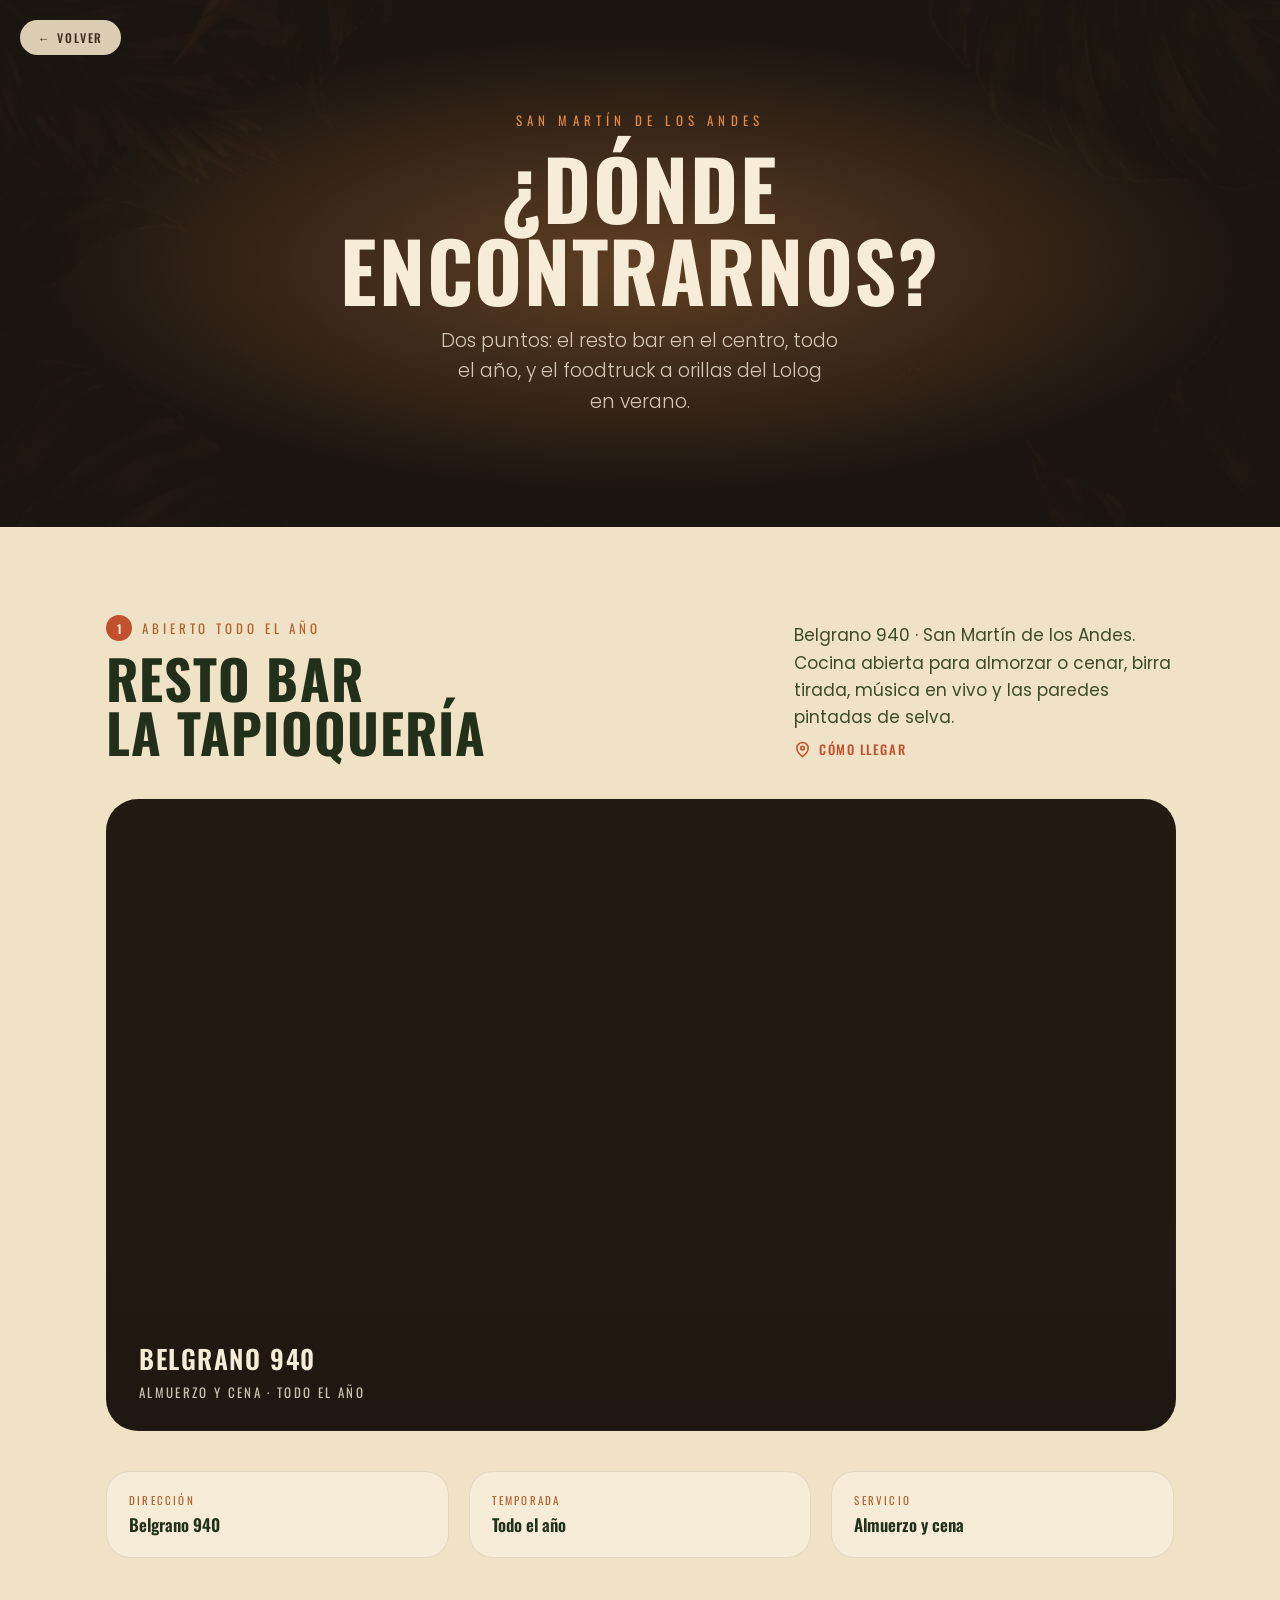
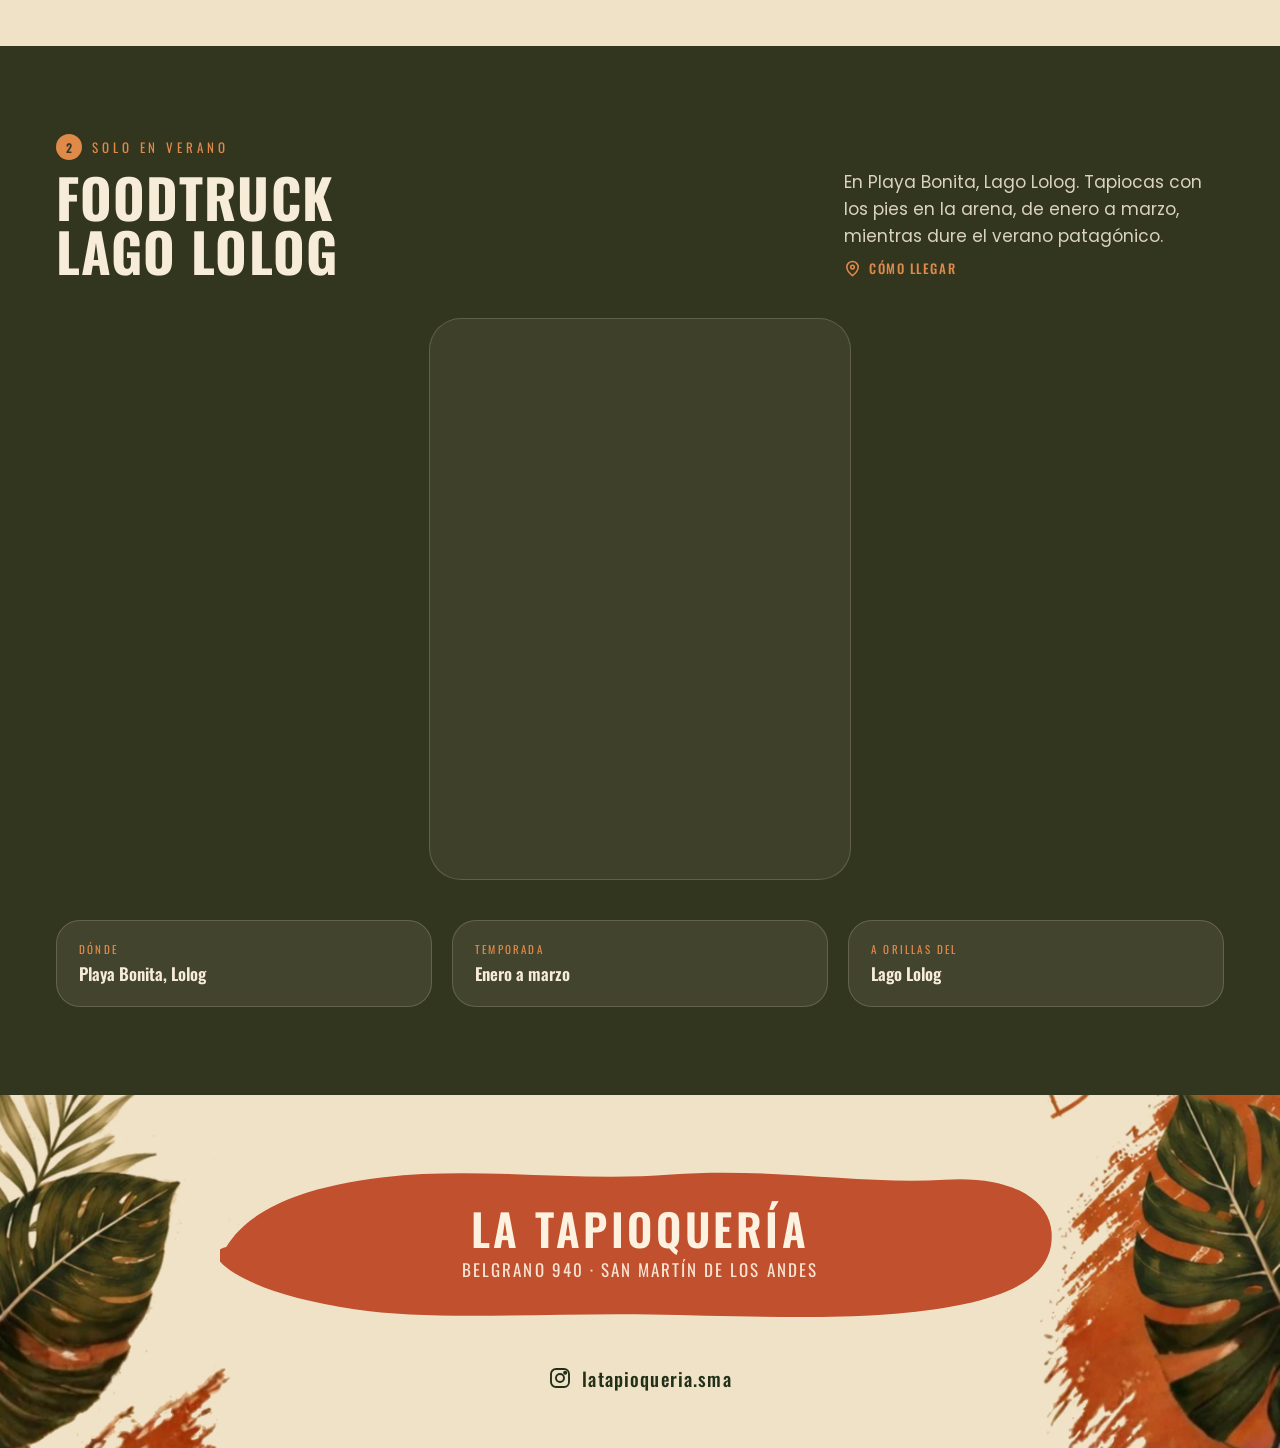
==== donde-encontrarnos.dc.html @ 9c4e2499 "Commit inicial: optimización de imágenes, limpieza de nombres y SEO base - Comprime todas las imágen" ====
<!DOCTYPE html>
<html lang="es">
<head>
<meta charset="utf-8">
<meta name="viewport" content="width=device-width, initial-scale=1">
<script src="./support.js"></script>
</head>
<body>
<x-dc>
<helmet>
<title>Dónde encontrarnos — La Tapioquería | San Martín de los Andes</title>
<meta name="description" content="Resto Bar en Belgrano 940, abierto todo el año, y FoodTruck en Playa Bonita, Lago Lolog, de enero a marzo. Horarios y cómo llegar a La Tapioquería.">
<meta property="og:type" content="website">
<meta property="og:title" content="Dónde encontrarnos — La Tapioquería">
<meta property="og:description" content="Resto Bar en Belgrano 940 todo el año, y FoodTruck en el Lago Lolog en verano.">
<meta property="og:image" content="uploads/resto_bar%20(1).jpg">
<meta name="twitter:card" content="summary_large_image">
<link rel="stylesheet" href="_ds/organic-af514621-106e-4ebf-b7a1-58be1ce19f00/styles.css">
<script src="_ds/organic-af514621-106e-4ebf-b7a1-58be1ce19f00/_ds_bundle.js"></script>
<script src="./image-slot.js"></script>
<link rel="preconnect" href="https://fonts.googleapis.com">
<link rel="preconnect" href="https://fonts.gstatic.com" crossorigin>
<link href="https://fonts.googleapis.com/css2?family=Oswald:wght@400;500;600;700&family=Poppins:ital,wght@0,300;0,400;0,500;0,600;1,400&display=swap" rel="stylesheet">
<style>
html,body{margin:0;padding:0;background:#f0e2c6}
a{color:#c1502e;text-decoration:none}
a:hover{color:#8c491a}
@keyframes fadeUp{from{opacity:0;transform:translateY(20px)}to{opacity:1;transform:translateY(0)}}
@keyframes crossfade9{0%{opacity:0;transform:scale(1.06)}2.2%{opacity:1}11.1%{opacity:1}13.3%{opacity:0}100%{opacity:0;transform:scale(1.01)}}
@keyframes crossfade4{0%{opacity:0;transform:scale(1.05)}3%{opacity:1}25%{opacity:1}28%{opacity:0}100%{opacity:0;transform:scale(1.01)}}
@media (prefers-reduced-motion:reduce){*{animation-duration:.01ms !important;animation-iteration-count:1 !important}}
</style>
</helmet>

<div style="width:100%;background:#f0e2c6;font-family:'Poppins',sans-serif;color:#22301a">

  <header data-screen-label="Hero — dónde encontrarnos" style="position:relative;width:100%;min-height:min(60svh,520px);overflow:hidden;background:#1d1610;display:flex;align-items:center;justify-content:center;padding:clamp(70px,10vw,110px) clamp(20px,6vw,80px);box-sizing:border-box">
    <div style="position:absolute;inset:-4%;background:url('uploads/fondo_principal_tapio_h.webp') center center / cover no-repeat;opacity:.9"></div>
    <div style="position:absolute;inset:0;background:radial-gradient(ellipse 60% 55% at 50% 50%, rgba(120,78,44,.72) 0%, rgba(29,22,16,.92) 78%)"></div>
    <a href="inicio.dc.html" style="position:absolute;top:20px;left:20px;z-index:3;display:inline-flex;align-items:center;gap:8px;padding:9px 18px;border-radius:999px;background:rgba(240,226,198,.9);color:#3d2b1d;font-family:'Oswald',sans-serif;font-weight:500;font-size:12px;letter-spacing:.16em;text-transform:uppercase;transition:background .2s ease" style-hover="background:#fff7e8">← Volver</a>

    <div style="position:relative;z-index:2;display:flex;flex-direction:column;align-items:center;gap:16px;text-align:center;animation:fadeUp .9s ease-out both">
      <span style="font-family:'Oswald',sans-serif;font-size:clamp(11px,1.5vw,13px);letter-spacing:.4em;text-transform:uppercase;color:#e08a4a">San Martín de los Andes</span>
      <h1 style="margin:0;font-family:'Oswald',sans-serif;font-weight:700;text-transform:uppercase;letter-spacing:.02em;line-height:1;font-size:clamp(36px,7.6vw,82px);color:#f7ecd8">¿Dónde<br>encontrarnos?</h1>
      <p style="margin:0;max-width:40ch;font-weight:300;font-size:clamp(14px,1.9vw,19px);line-height:1.6;color:rgba(247,236,216,.82);text-wrap:pretty">Dos puntos: el resto bar en el centro, todo el año, y el foodtruck a orillas del Lolog en verano.</p>
    </div>
  </header>

  <section data-screen-label="Resto Bar" style="position:relative;max-width:1180px;margin:0 auto;padding:clamp(46px,7vw,88px) clamp(20px,5vw,56px);box-sizing:border-box;display:flex;flex-direction:column;gap:clamp(24px,3.4vw,40px)">
    <div style="display:flex;flex-wrap:wrap;align-items:flex-end;justify-content:space-between;gap:18px">
      <div style="display:flex;flex-direction:column;gap:10px">
        <span style="display:inline-flex;align-items:center;gap:10px;font-family:'Oswald',sans-serif;font-size:clamp(11px,1.4vw,13px);letter-spacing:.3em;text-transform:uppercase;color:#b2622d">
          <span style="display:flex;align-items:center;justify-content:center;width:26px;height:26px;border-radius:999px;background:#c1502e;color:#fdf1e0;font-weight:600;font-size:12px;letter-spacing:0">1</span>Abierto todo el año</span>
        <h2 style="margin:0;font-family:'Oswald',sans-serif;font-weight:700;text-transform:uppercase;letter-spacing:.02em;line-height:1;font-size:clamp(28px,5vw,54px);color:#22301a">Resto Bar<br>La Tapioquería</h2>
      </div>
      <div style="display:flex;flex-direction:column;gap:8px;max-width:38ch">
        <p style="margin:0;font-size:clamp(14px,1.7vw,17px);line-height:1.6;color:#3f4a2c;text-wrap:pretty">Belgrano 940 · San Martín de los Andes. Cocina abierta para almorzar o cenar, birra tirada, música en vivo y las paredes pintadas de selva.</p>
        <a href="https://maps.google.com/?q=Belgrano+940+San+Martin+de+los+Andes" target="_blank" rel="noopener" style="display:inline-flex;align-items:center;gap:8px;font-family:'Oswald',sans-serif;font-weight:500;letter-spacing:.12em;text-transform:uppercase;font-size:13px;color:#c1502e">
          <svg width="17" height="17" viewBox="0 0 24 24" fill="none" stroke="#c1502e" stroke-width="2.2" stroke-linecap="round" stroke-linejoin="round" aria-hidden="true"><path d="M20 10c0 6-8 12-8 12s-8-6-8-12a8 8 0 0116 0z"></path><circle cx="12" cy="10" r="2.6"></circle></svg>Cómo llegar</a>
      </div>
    </div>

    <div style="position:relative;width:100%;aspect-ratio:3/2;max-height:70svh;border-radius:32px;overflow:hidden;background:#241a12;border:1px solid rgba(34,48,26,.12)">
      <img src="uploads/resto_bar%20(1).jpg" alt="Resto Bar La Tapioquería" style="position:absolute;inset:0;width:100%;height:100%;object-fit:cover;opacity:0;animation:crossfade9 36s ease-in-out 0s infinite"></img>
      <img src="uploads/resto_bar%20(2).jpg" alt="Música en vivo en el resto bar" style="position:absolute;inset:0;width:100%;height:100%;object-fit:cover;opacity:0;animation:crossfade9 36s ease-in-out 4s infinite"></img>
      <img src="uploads/resto_bar%20(3).jpg" alt="Fachada del resto bar de noche" style="position:absolute;inset:0;width:100%;height:100%;object-fit:cover;opacity:0;animation:crossfade9 36s ease-in-out 8s infinite"></img>
      <img src="uploads/resto_bar%20(4).jpg" alt="Entrada de La Tapioquería" style="position:absolute;inset:0;width:100%;height:100%;object-fit:cover;opacity:0;animation:crossfade9 36s ease-in-out 12s infinite"></img>
      <img src="uploads/resto_bar%20(5).jpg" alt="Salón y barra" style="position:absolute;inset:0;width:100%;height:100%;object-fit:cover;opacity:0;animation:crossfade9 36s ease-in-out 16s infinite"></img>
      <img src="uploads/resto_bar%20(6).jpg" alt="Mesas llenas en el salón" style="position:absolute;inset:0;width:100%;height:100%;object-fit:cover;opacity:0;animation:crossfade9 36s ease-in-out 20s infinite"></img>
      <img src="uploads/resto_bar%20(7).jpg" alt="Mesa larga con amigos" style="position:absolute;inset:0;width:100%;height:100%;object-fit:cover;opacity:0;animation:crossfade9 36s ease-in-out 24s infinite"></img>
      <img src="uploads/resto_bar%20(8).jpg" alt="Noche de música en vivo" style="position:absolute;inset:0;width:100%;height:100%;object-fit:cover;opacity:0;animation:crossfade9 36s ease-in-out 28s infinite"></img>
      <img src="uploads/resto_bar%20(9).jpg" alt="Ambiente del salón" style="position:absolute;inset:0;width:100%;height:100%;object-fit:cover;opacity:0;animation:crossfade9 36s ease-in-out 32s infinite"></img>
      <div style="position:absolute;left:0;right:0;bottom:0;height:38%;background:linear-gradient(to top, rgba(29,22,16,.72), transparent);pointer-events:none"></div>
      <div style="position:absolute;left:clamp(18px,3vw,32px);bottom:clamp(18px,3vw,28px);display:flex;flex-direction:column;gap:4px;pointer-events:none">
        <span style="font-family:'Oswald',sans-serif;font-weight:600;text-transform:uppercase;letter-spacing:.06em;font-size:clamp(16px,2.4vw,26px);color:#f7ecd8">Belgrano 940</span>
        <span style="font-family:'Oswald',sans-serif;font-weight:400;letter-spacing:.18em;text-transform:uppercase;font-size:clamp(10px,1.3vw,13px);color:rgba(247,236,216,.8)">Almuerzo y cena · todo el año</span>
      </div>
    </div>

    <div style="display:grid;grid-template-columns:repeat(auto-fit,minmax(190px,1fr));gap:clamp(12px,2vw,20px)">
      <div style="display:flex;flex-direction:column;gap:4px;padding:20px 22px;border-radius:24px;background:#f7ecd8;border:1px solid rgba(34,48,26,.10)">
        <span style="font-family:'Oswald',sans-serif;font-size:11px;letter-spacing:.2em;text-transform:uppercase;color:#b2622d">Dirección</span>
        <span style="font-family:'Oswald',sans-serif;font-weight:600;font-size:17px;color:#22301a">Belgrano 940</span>
      </div>
      <div style="display:flex;flex-direction:column;gap:4px;padding:20px 22px;border-radius:24px;background:#f7ecd8;border:1px solid rgba(34,48,26,.10)">
        <span style="font-family:'Oswald',sans-serif;font-size:11px;letter-spacing:.2em;text-transform:uppercase;color:#b2622d">Temporada</span>
        <span style="font-family:'Oswald',sans-serif;font-weight:600;font-size:17px;color:#22301a">Todo el año</span>
      </div>
      <div style="display:flex;flex-direction:column;gap:4px;padding:20px 22px;border-radius:24px;background:#f7ecd8;border:1px solid rgba(34,48,26,.10)">
        <span style="font-family:'Oswald',sans-serif;font-size:11px;letter-spacing:.2em;text-transform:uppercase;color:#b2622d">Servicio</span>
        <span style="font-family:'Oswald',sans-serif;font-weight:600;font-size:17px;color:#22301a">Almuerzo y cena</span>
      </div>
    </div>
  </section>

  <section data-screen-label="FoodTruck Lolog" style="position:relative;width:100%;background:#33361f;color:#f7ecd8;padding:clamp(46px,7vw,88px) clamp(20px,5vw,56px);box-sizing:border-box;overflow:hidden">
    <div style="max-width:1180px;margin:0 auto;display:flex;flex-direction:column;gap:clamp(24px,3.4vw,40px)">
      <div style="display:flex;flex-wrap:wrap;align-items:flex-end;justify-content:space-between;gap:18px">
        <div style="display:flex;flex-direction:column;gap:10px">
          <span style="display:inline-flex;align-items:center;gap:10px;font-family:'Oswald',sans-serif;font-size:clamp(11px,1.4vw,13px);letter-spacing:.3em;text-transform:uppercase;color:#e08a4a">
            <span style="display:flex;align-items:center;justify-content:center;width:26px;height:26px;border-radius:999px;background:#e08a4a;color:#33361f;font-weight:600;font-size:12px;letter-spacing:0">2</span>Solo en verano</span>
          <h2 style="margin:0;font-family:'Oswald',sans-serif;font-weight:700;text-transform:uppercase;letter-spacing:.02em;line-height:1;font-size:clamp(28px,5vw,54px);color:#f7ecd8">FoodTruck<br>Lago Lolog</h2>
        </div>
        <div style="display:flex;flex-direction:column;gap:8px;max-width:38ch">
          <p style="margin:0;font-size:clamp(14px,1.7vw,17px);line-height:1.6;color:rgba(247,236,216,.86);text-wrap:pretty">En Playa Bonita, Lago Lolog. Tapiocas con los pies en la arena, de enero a marzo, mientras dure el verano patagónico.</p>
          <a href="https://maps.google.com/?q=Playa+Bonita+Lago+Lolog+San+Martin+de+los+Andes" target="_blank" rel="noopener" style="display:inline-flex;align-items:center;gap:8px;font-family:'Oswald',sans-serif;font-weight:500;letter-spacing:.12em;text-transform:uppercase;font-size:13px;color:#e08a4a">
            <svg width="17" height="17" viewBox="0 0 24 24" fill="none" stroke="#e08a4a" stroke-width="2.2" stroke-linecap="round" stroke-linejoin="round" aria-hidden="true"><path d="M20 10c0 6-8 12-8 12s-8-6-8-12a8 8 0 0116 0z"></path><circle cx="12" cy="10" r="2.6"></circle></svg>Cómo llegar</a>
        </div>
      </div>

      <div style="display:flex;justify-content:center">
        <div style="position:relative;width:min(100%,420px);aspect-ratio:3/4;border-radius:32px;overflow:hidden;background:rgba(247,236,216,.06);border:1px solid rgba(247,236,216,.18)">
          <div style="position:absolute;inset:0;opacity:0;animation:crossfade4 24s ease-in-out 0s infinite"><image-slot id="lolog-foto-1" shape="rect" placeholder="Foto vertical 1"></image-slot></div>
          <div style="position:absolute;inset:0;opacity:0;animation:crossfade4 24s ease-in-out 6s infinite"><image-slot id="lolog-foto-2" shape="rect" placeholder="Foto vertical 2"></image-slot></div>
          <div style="position:absolute;inset:0;opacity:0;animation:crossfade4 24s ease-in-out 12s infinite"><image-slot id="lolog-foto-3" shape="rect" placeholder="Foto vertical 3"></image-slot></div>
          <div style="position:absolute;inset:0;opacity:0;animation:crossfade4 24s ease-in-out 18s infinite"><image-slot id="lolog-foto-4" shape="rect" placeholder="Foto vertical 4"></image-slot></div>
        </div>
      </div>

      <div style="display:grid;grid-template-columns:repeat(auto-fit,minmax(190px,1fr));gap:clamp(12px,2vw,20px)">
        <div style="display:flex;flex-direction:column;gap:4px;padding:20px 22px;border-radius:24px;background:rgba(247,236,216,.08);border:1px solid rgba(247,236,216,.18)">
          <span style="font-family:'Oswald',sans-serif;font-size:11px;letter-spacing:.2em;text-transform:uppercase;color:#e08a4a">Dónde</span>
          <span style="font-family:'Oswald',sans-serif;font-weight:600;font-size:17px;color:#f7ecd8">Playa Bonita, Lolog</span>
        </div>
        <div style="display:flex;flex-direction:column;gap:4px;padding:20px 22px;border-radius:24px;background:rgba(247,236,216,.08);border:1px solid rgba(247,236,216,.18)">
          <span style="font-family:'Oswald',sans-serif;font-size:11px;letter-spacing:.2em;text-transform:uppercase;color:#e08a4a">Temporada</span>
          <span style="font-family:'Oswald',sans-serif;font-weight:600;font-size:17px;color:#f7ecd8">Enero a marzo</span>
        </div>
        <div style="display:flex;flex-direction:column;gap:4px;padding:20px 22px;border-radius:24px;background:rgba(247,236,216,.08);border:1px solid rgba(247,236,216,.18)">
          <span style="font-family:'Oswald',sans-serif;font-size:11px;letter-spacing:.2em;text-transform:uppercase;color:#e08a4a">A orillas del</span>
          <span style="font-family:'Oswald',sans-serif;font-weight:600;font-size:17px;color:#f7ecd8">Lago Lolog</span>
        </div>
      </div>
    </div>
  </section>

  <footer data-screen-label="Pie" style="position:relative;width:100%;background:#f0e2c6;padding:clamp(34px,5vw,60px) clamp(18px,5vw,64px) clamp(34px,5vw,56px);box-sizing:border-box;overflow:hidden;display:flex;flex-direction:column;align-items:center;gap:clamp(20px,3vw,30px)">
    <img src="uploads/fondo_tapio_inf_izq.webp" alt="" aria-hidden="true" style="position:absolute;left:0;bottom:0;width:min(26vw,240px);height:auto;pointer-events:none"></img>
    <img src="uploads/fondo_tapio_inf_der.webp" alt="" aria-hidden="true" style="position:absolute;right:0;bottom:0;width:min(26vw,240px);height:auto;pointer-events:none"></img>

    <div style="position:relative;width:min(700px,78%);display:flex;align-items:center;justify-content:center;padding:clamp(30px,5vw,52px) clamp(30px,6vw,70px);text-align:center">
      <svg viewBox="0 0 800 210" preserveAspectRatio="none" style="position:absolute;inset:0;width:100%;height:100%" aria-hidden="true"><path fill="#c1502e" d="M6 108C28 62 84 36 156 26c90-13 182 6 274-3 90-9 180 12 260 6 62-5 100 22 102 62 2 40-22 68-84 84-84 22-198 14-298 12-104-2-206 8-282-6-66-12-112-34-128-56-6-8-6-13 6-17z"></path></svg>
      <div style="position:relative;display:flex;flex-direction:column;align-items:center;gap:6px">
        <span style="font-family:'Oswald',sans-serif;font-weight:600;letter-spacing:.08em;text-transform:uppercase;font-size:clamp(24px,4.6vw,44px);line-height:1;color:#fdf1e0">La Tapioquería</span>
        <span style="font-family:'Oswald',sans-serif;font-weight:400;letter-spacing:.12em;text-transform:uppercase;font-size:clamp(11px,1.8vw,17px);color:rgba(253,241,224,.92)">Belgrano 940 · San Martín de los Andes</span>
      </div>
    </div>

    <a href="https://www.instagram.com/latapioqueria.sma" target="_blank" rel="noopener" style="position:relative;display:inline-flex;align-items:center;gap:10px;font-family:'Oswald',sans-serif;font-weight:500;letter-spacing:.06em;font-size:clamp(14px,1.8vw,19px);color:#22301a">
      <svg width="24" height="24" viewBox="0 0 24 24" fill="none" stroke="#22301a" stroke-width="1.9" stroke-linecap="round" stroke-linejoin="round" aria-hidden="true"><rect x="3" y="3" width="18" height="18" rx="5"></rect><circle cx="12" cy="12" r="4"></circle><circle cx="17.2" cy="6.8" r="1.1" fill="#22301a"></circle></svg>latapioqueria.sma</a>
  </footer>
</div>

</x-dc>
</body>
</html>
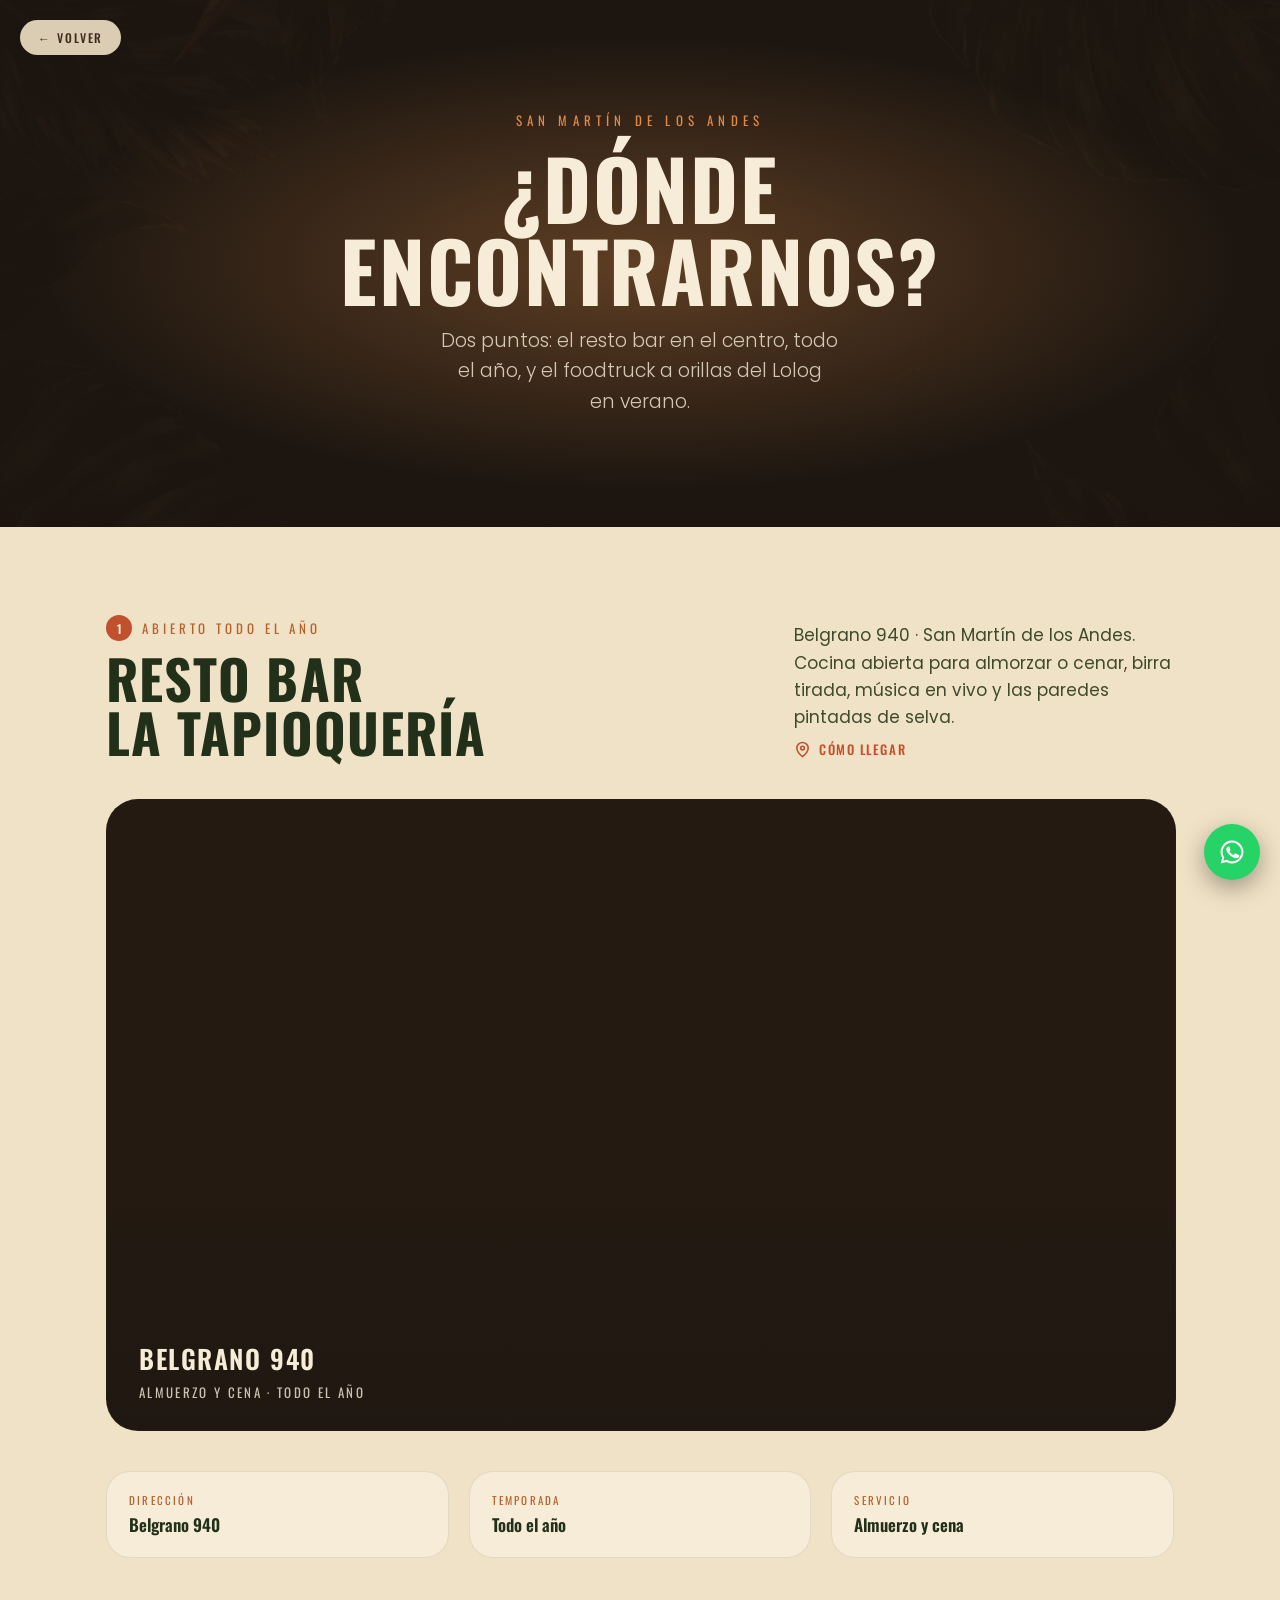
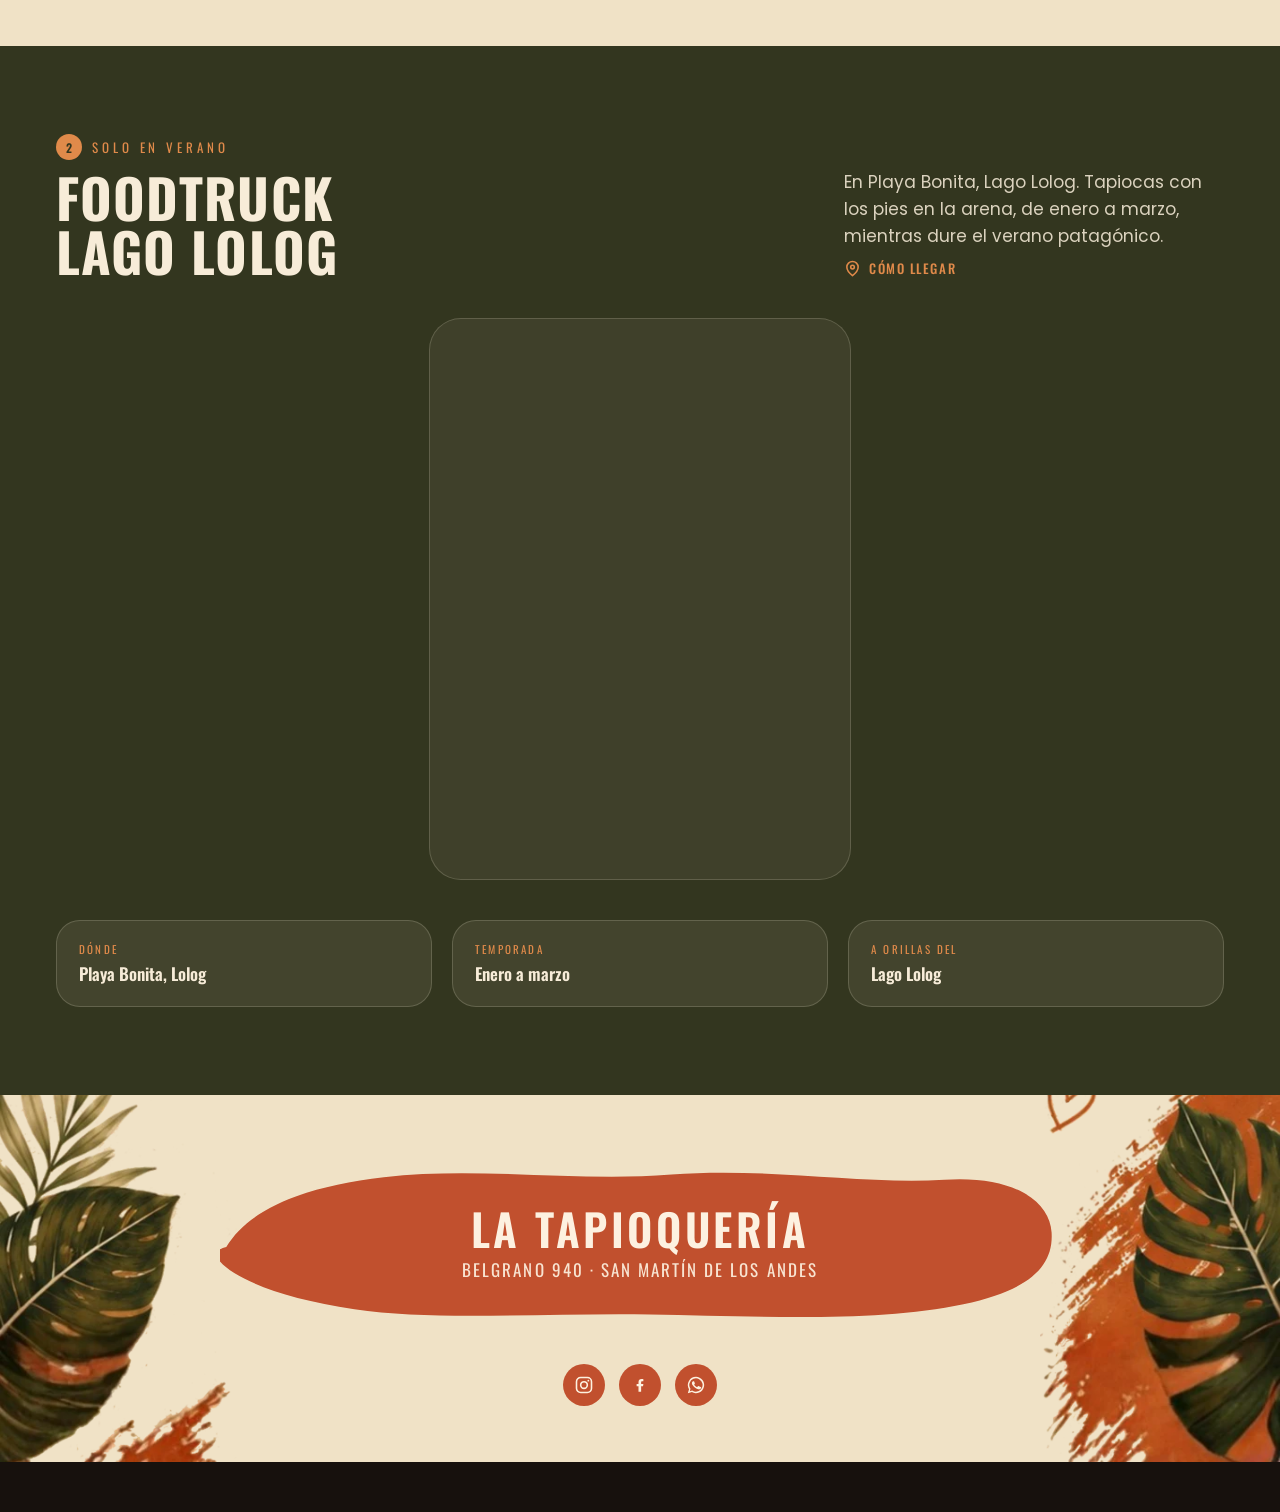
==== commit 27d28efa: "Agrega redes sociales (IG/FB/WhatsApp) y firma del desarrollador - Fila de íconos Instagram, Faceboo" ====
--- a/donde-encontrarnos.dc.html
+++ b/donde-encontrarnos.dc.html
@@ -17,7 +17,6 @@
 <meta name="twitter:card" content="summary_large_image">
 <link rel="stylesheet" href="_ds/organic-af514621-106e-4ebf-b7a1-58be1ce19f00/styles.css">
 <script src="_ds/organic-af514621-106e-4ebf-b7a1-58be1ce19f00/_ds_bundle.js"></script>
-<script src="./image-slot.js"></script>
 <link rel="preconnect" href="https://fonts.googleapis.com">
 <link rel="preconnect" href="https://fonts.gstatic.com" crossorigin>
 <link href="https://fonts.googleapis.com/css2?family=Oswald:wght@400;500;600;700&family=Poppins:ital,wght@0,300;0,400;0,500;0,600;1,400&display=swap" rel="stylesheet">
@@ -31,6 +30,10 @@
 @media (prefers-reduced-motion:reduce){*{animation-duration:.01ms !important;animation-iteration-count:1 !important}}
 </style>
 </helmet>
+
+<a href="https://wa.me/5492944905540?text=Hola%2C%20quer%C3%ADa%20hacer%20una%20consulta" target="_blank" rel="noopener" aria-label="Escribinos por WhatsApp" style="position:fixed;right:20px;bottom:20px;z-index:40;display:flex;align-items:center;justify-content:center;width:56px;height:56px;border-radius:999px;background:#25D366;box-shadow:0 8px 24px rgba(0,0,0,.35);transition:transform .2s ease, box-shadow .2s ease" style-hover="transform:scale(1.08);box-shadow:0 10px 28px rgba(0,0,0,.45)">
+  <svg width="28" height="28" viewBox="0 0 24 24" fill="#fff" aria-hidden="true"><path d="M12 2.2a9.8 9.8 0 0 0-8.4 14.8L2.2 21.8l4.9-1.3A9.8 9.8 0 1 0 12 2.2zm0 17.8a8 8 0 0 1-4.1-1.1l-.3-.2-3 .8.8-2.9-.2-.3A8 8 0 1 1 12 20z"></path><path d="M16.6 14c-.2-.1-1.4-.7-1.6-.8-.2-.1-.4-.1-.6.1-.2.2-.6.8-.8 1-.1.2-.3.2-.5.1-.2-.1-1-.4-1.9-1.2-.7-.6-1.2-1.4-1.3-1.6-.1-.2 0-.4.1-.5.1-.1.2-.3.4-.4.1-.2.2-.3.2-.5.1-.2 0-.4 0-.5-.1-.1-.6-1.4-.8-1.9-.2-.5-.4-.4-.6-.4h-.5c-.2 0-.5.1-.7.3-.2.2-.9.9-.9 2.1s1 2.5 1.1 2.6c.1.2 1.9 2.9 4.7 4.1.7.3 1.2.4 1.6.6.7.2 1.3.2 1.7.1.5-.1 1.5-.6 1.8-1.2.2-.6.2-1 .2-1.2 0-.1-.2-.2-.4-.3z"></path></svg>
+</a>
 
 <div style="width:100%;background:#f0e2c6;font-family:'Poppins',sans-serif;color:#22301a">
 
@@ -110,10 +113,10 @@
 
       <div style="display:flex;justify-content:center">
         <div style="position:relative;width:min(100%,420px);aspect-ratio:3/4;border-radius:32px;overflow:hidden;background:rgba(247,236,216,.06);border:1px solid rgba(247,236,216,.18)">
-          <div style="position:absolute;inset:0;opacity:0;animation:crossfade4 24s ease-in-out 0s infinite"><image-slot id="lolog-foto-1" shape="rect" placeholder="Foto vertical 1"></image-slot></div>
-          <div style="position:absolute;inset:0;opacity:0;animation:crossfade4 24s ease-in-out 6s infinite"><image-slot id="lolog-foto-2" shape="rect" placeholder="Foto vertical 2"></image-slot></div>
-          <div style="position:absolute;inset:0;opacity:0;animation:crossfade4 24s ease-in-out 12s infinite"><image-slot id="lolog-foto-3" shape="rect" placeholder="Foto vertical 3"></image-slot></div>
-          <div style="position:absolute;inset:0;opacity:0;animation:crossfade4 24s ease-in-out 18s infinite"><image-slot id="lolog-foto-4" shape="rect" placeholder="Foto vertical 4"></image-slot></div>
+          <div style="position:absolute;inset:0;opacity:0;animation:crossfade4 24s ease-in-out 0s infinite"><img src="uploads/lolog-1.jpg" alt="Papas del foodtruck con el Lago Lolog de fondo" style="width:100%;height:100%;object-fit:cover"></img></div>
+          <div style="position:absolute;inset:0;opacity:0;animation:crossfade4 24s ease-in-out 6s infinite"><img src="uploads/lolog-2.jpg" alt="Tapioca servida a orillas del Lago Lolog" style="width:100%;height:100%;object-fit:cover"></img></div>
+          <div style="position:absolute;inset:0;opacity:0;animation:crossfade4 24s ease-in-out 12s infinite"><img src="uploads/lolog-3.jpg" alt="Tapioca lista para comer en Playa Bonita" style="width:100%;height:100%;object-fit:cover"></img></div>
+          <div style="position:absolute;inset:0;opacity:0;animation:crossfade4 24s ease-in-out 18s infinite"><img src="uploads/lolog-4.jpg" alt="FoodTruck La Tapioquería en el Lago Lolog" style="width:100%;height:100%;object-fit:cover"></img></div>
         </div>
       </div>
 
@@ -146,11 +149,23 @@
       </div>
     </div>
 
-    <a href="https://www.instagram.com/latapioqueria.sma" target="_blank" rel="noopener" style="position:relative;display:inline-flex;align-items:center;gap:10px;font-family:'Oswald',sans-serif;font-weight:500;letter-spacing:.06em;font-size:clamp(14px,1.8vw,19px);color:#22301a">
-      <svg width="24" height="24" viewBox="0 0 24 24" fill="none" stroke="#22301a" stroke-width="1.9" stroke-linecap="round" stroke-linejoin="round" aria-hidden="true"><rect x="3" y="3" width="18" height="18" rx="5"></rect><circle cx="12" cy="12" r="4"></circle><circle cx="17.2" cy="6.8" r="1.1" fill="#22301a"></circle></svg>latapioqueria.sma</a>
+    <div style="position:relative;display:flex;align-items:center;justify-content:center;gap:14px">
+      <a href="https://www.instagram.com/latapioqueria.sma" target="_blank" rel="noopener" aria-label="Instagram de La Tapioquería" style="display:flex;align-items:center;justify-content:center;width:42px;height:42px;border-radius:999px;background:#c1502e;transition:background .2s ease, transform .2s ease" style-hover="background:#8c491a;transform:translateY(-2px)">
+        <svg width="20" height="20" viewBox="0 0 24 24" fill="none" stroke="#fdf1e0" stroke-width="1.9" stroke-linecap="round" stroke-linejoin="round" aria-hidden="true"><rect x="3" y="3" width="18" height="18" rx="5"></rect><circle cx="12" cy="12" r="4"></circle><circle cx="17.2" cy="6.8" r="1.1" fill="#fdf1e0" stroke="none"></circle></svg>
+      </a>
+      <a href="https://www.facebook.com/p/Latapioqueriafoodtruck-100051627884903/" target="_blank" rel="noopener" aria-label="Facebook de La Tapioquería" style="display:flex;align-items:center;justify-content:center;width:42px;height:42px;border-radius:999px;background:#c1502e;transition:background .2s ease, transform .2s ease" style-hover="background:#8c491a;transform:translateY(-2px)">
+        <svg width="18" height="18" viewBox="0 0 24 24" fill="#fdf1e0" aria-hidden="true"><path d="M13.5 21v-7.5H16l.5-3H13.5V8.5c0-.9.3-1.5 1.6-1.5H16.5V4.2C16.2 4.2 15.2 4 14 4c-2.4 0-4 1.5-4 4.2V10.5H7.5v3H10V21h3.5z"></path></svg>
+      </a>
+      <a href="https://wa.me/5492944905540?text=Hola%2C%20quer%C3%ADa%20hacer%20una%20consulta" target="_blank" rel="noopener" aria-label="WhatsApp de La Tapioquería" style="display:flex;align-items:center;justify-content:center;width:42px;height:42px;border-radius:999px;background:#c1502e;transition:background .2s ease, transform .2s ease" style-hover="background:#8c491a;transform:translateY(-2px)">
+        <svg width="20" height="20" viewBox="0 0 24 24" fill="#fdf1e0" aria-hidden="true"><path d="M12 2.2a9.8 9.8 0 0 0-8.4 14.8L2.2 21.8l4.9-1.3A9.8 9.8 0 1 0 12 2.2zm0 17.8a8 8 0 0 1-4.1-1.1l-.3-.2-3 .8.8-2.9-.2-.3A8 8 0 1 1 12 20z"></path><path d="M16.6 14c-.2-.1-1.4-.7-1.6-.8-.2-.1-.4-.1-.6.1-.2.2-.6.8-.8 1-.1.2-.3.2-.5.1-.2-.1-1-.4-1.9-1.2-.7-.6-1.2-1.4-1.3-1.6-.1-.2 0-.4.1-.5.1-.1.2-.3.4-.4.1-.2.2-.3.2-.5.1-.2 0-.4 0-.5-.1-.1-.6-1.4-.8-1.9-.2-.5-.4-.4-.6-.4h-.5c-.2 0-.5.1-.7.3-.2.2-.9.9-.9 2.1s1 2.5 1.1 2.6c.1.2 1.9 2.9 4.7 4.1.7.3 1.2.4 1.6.6.7.2 1.3.2 1.7.1.5-.1 1.5-.6 1.8-1.2.2-.6.2-1 .2-1.2 0-.1-.2-.2-.4-.3z"></path></svg>
+      </a>
+    </div>
   </footer>
 </div>
 
+<div style="width:100%;background:#17110d">
+  <iframe src="https://marcosoft.com.ar/firma/firma-minimal.html?embed=true&theme=dark" width="100%" height="50" frameborder="0" title="Sitio realizado por Marcosoft" style="display:block;border:0"></iframe>
+</div>
 </x-dc>
 </body>
 </html>
